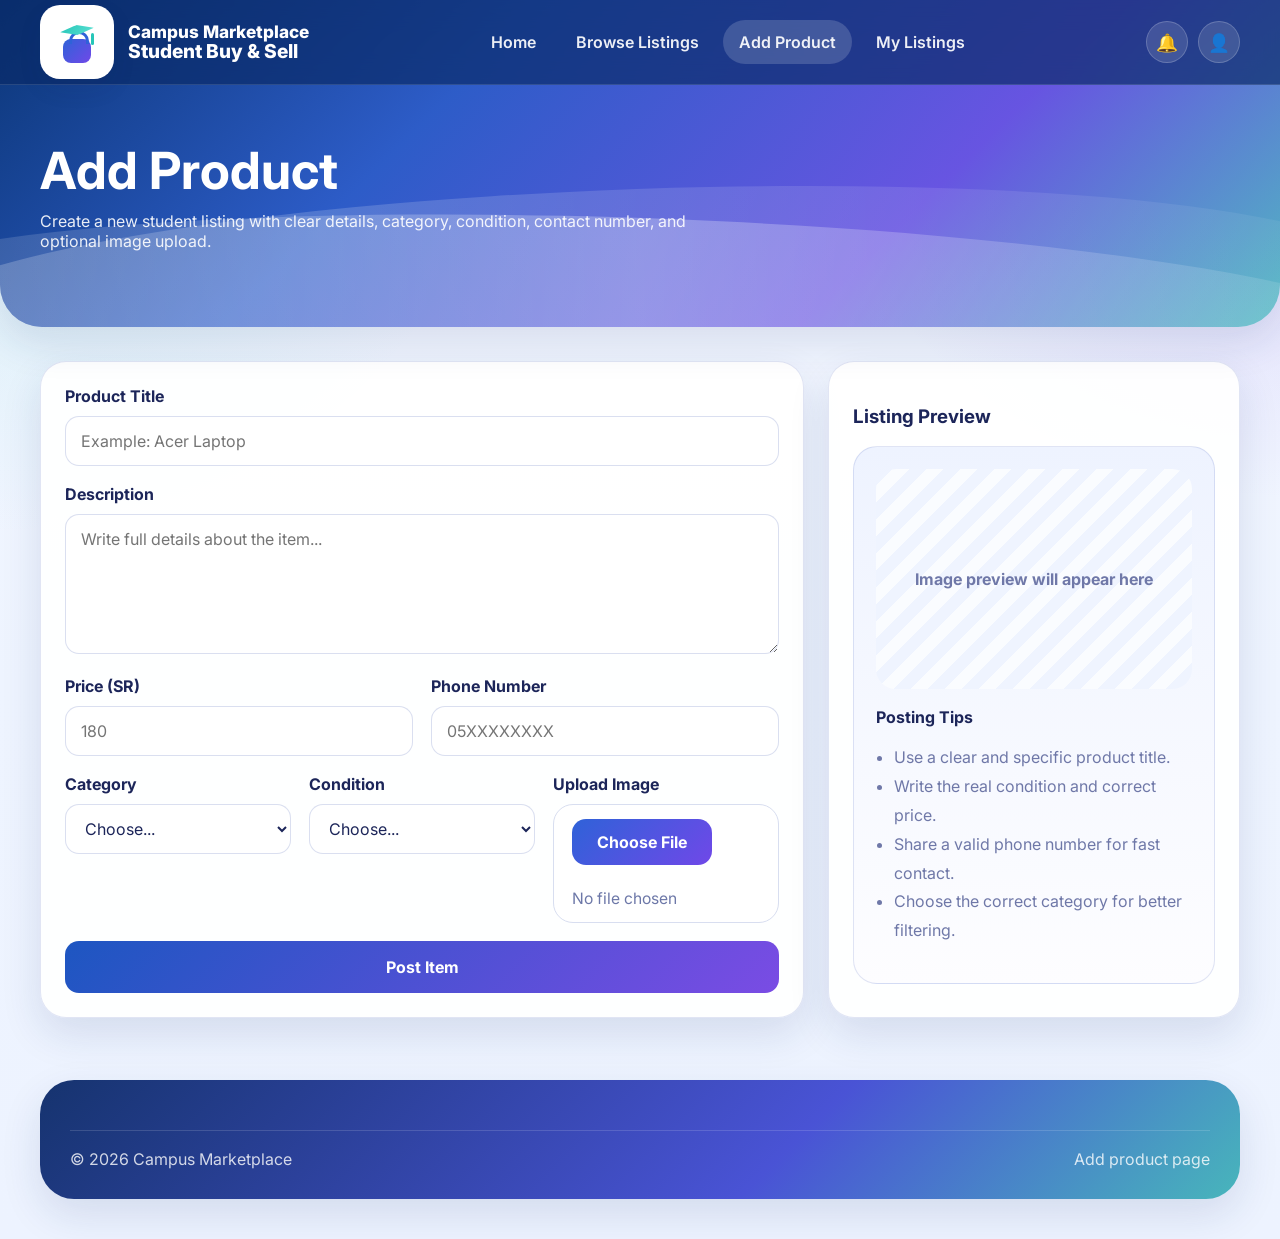
==== add-product.html @ 6bd17512 "Add files via upload" ====
<!DOCTYPE html>
<html lang="en">
<head>
  <meta charset="UTF-8" />
  <meta name="viewport" content="width=device-width, initial-scale=1.0" />
  <title>Campus Marketplace | Add Product</title>
  <link rel="preconnect" href="https://fonts.googleapis.com" />
  <link rel="preconnect" href="https://fonts.gstatic.com" crossorigin />
  <link href="https://fonts.googleapis.com/css2?family=Inter:wght@400;500;600;700;800;900&display=swap" rel="stylesheet" />
  <link rel="stylesheet" href="styles.css" />
</head>
<body>
  <div class="top-shell">
    <header class="site-header">
      <div class="container header-inner">
        <a class="brand" href="index.html">
          <div class="brand-logo-wrap">
            <div class="market-logo">
              <div class="bag-shape"></div>
              <div class="cap-top"></div>
              <div class="cap-line"></div>
            </div>
          </div>
          <div>
            <div class="brand-title">Campus Marketplace</div>
            <div class="brand-subtitle">Student Buy & Sell</div>
          </div>
        </a>

        <nav class="nav-links">
          <a class="nav-link" href="index.html">Home</a>
          <a class="nav-link" href="browse.html">Browse Listings</a>
          <a class="nav-link active" href="add-product.html">Add Product</a>
          <a class="nav-link" href="my-listings.html">My Listings</a>
          <a class="nav-link admin-only" href="admin-panel.html">Admin Panel</a>
        </nav>

        <div class="header-icons">
          <button class="icon-btn" type="button">🔔</button>
          <a class="icon-btn" href="login.html">👤</a>
          <button class="icon-btn mobile-menu-btn" type="button">☰</button>
        </div>
      </div>
    </header>

    <section class="page-intro">
      <div class="container intro-grid">
        <div>
          <h1>Add Product</h1>
          <p>Create a new student listing with clear details, category, condition, contact number, and optional image upload.</p>
        </div>
        <img src="assets/images/student-browse-hero.png" alt="Student hero" class="intro-image" onerror="this.style.display='none'">
      </div>
    </section>
  </div>

  <section class="section">
    <div class="container">
      <div id="successNotice" class="notice">Your product has been posted successfully. Redirecting to product details...</div>

      <div class="form-grid">
        <form id="addProductForm" class="form-shell stack">
          <div>
            <label for="title">Product Title</label>
            <input id="title" name="title" type="text" placeholder="Example: Acer Laptop" required />
          </div>

          <div>
            <label for="description">Description</label>
            <textarea id="description" name="description" placeholder="Write full details about the item..." required></textarea>
          </div>

          <div class="double-grid">
            <div>
              <label for="price">Price (SR)</label>
              <input id="price" name="price" type="number" min="1" placeholder="180" required />
            </div>

            <div>
              <label for="phone">Phone Number</label>
              <input
                id="phone"
                name="phone"
                type="text"
                placeholder="05XXXXXXXX"
                inputmode="numeric"
                maxlength="10"
                pattern="[0-9]{10}"
                required
              />
            </div>
          </div>

          <div class="triple-grid">
            <div>
              <label for="category">Category</label>
              <select id="category" name="category" required>
                <option value="">Choose...</option>
                <option>Books</option>
                <option>Phones</option>
                <option>Laptops</option>
                <option>Audio</option>
                <option>Furniture</option>
                <option>Tablets</option>
              </select>
            </div>

            <div>
              <label for="condition">Condition</label>
              <select id="condition" name="condition" required>
                <option value="">Choose...</option>
                <option>New</option>
                <option>Like New</option>
                <option>Used - Excellent</option>
                <option>Used - Good</option>
              </select>
            </div>

            <div>
              <label for="image">Upload Image</label>
              <div class="custom-file-upload">
                <input id="image" name="image" type="file" accept="image/*" />
                <label for="image" class="file-upload-btn">Choose File</label>
                <span id="file-name">No file chosen</span>
              </div>
            </div>
          </div>

          <button class="btn btn-solid-blue" type="submit">Post Item</button>
        </form>

        <aside class="sidebar-card side-preview">
          <h3>Listing Preview</h3>
          <div class="preview-card stack">
            <div id="previewFallback" class="preview-box">Image preview will appear here</div>
            <img id="previewImage" alt="Preview" style="display:none; width:100%; max-height:240px; object-fit:cover; border-radius:20px;" />

            <div>
              <strong>Posting Tips</strong>
              <ul class="helper-list">
                <li>Use a clear and specific product title.</li>
                <li>Write the real condition and correct price.</li>
                <li>Share a valid phone number for fast contact.</li>
                <li>Choose the correct category for better filtering.</li>
              </ul>
            </div>
          </div>
        </aside>
      </div>
    </div>
  </section>

  <footer class="footer section">
    <div class="container footer-shell">
      <div class="footer-bottom">
        <span>© 2026 Campus Marketplace</span>
        <span>Add product page</span>
      </div>
    </div>
  </footer>

  <script src="script.js"></script>
</body>
</html>
---- styles.css ----
:root {
  --rc-blue: #0c3c88;
  --rc-blue-2: #1d56c1;
  --rc-indigo: #4d4bd4;
  --rc-purple: #7a4ce4;
  --rc-green: #12b886;
  --rc-teal: #27a1c7;
  --bg-soft: #f5f7ff;
  --surface: rgba(255, 255, 255, 0.94);
  --text: #1c2559;
  --muted: #6f78a8;
  --border: rgba(88, 111, 191, 0.18);
  --danger: #e9507a;
  --warning: #ffb400;
  --success: #2bb673;
  --shadow: 0 16px 40px rgba(28, 48, 110, 0.12);
  --radius-xl: 26px;
  --radius-lg: 20px;
  --radius-md: 14px;
  --radius-sm: 10px;
}

* {
  box-sizing: border-box;
}

html {
  scroll-behavior: smooth;
}

body {
  margin: 0;
  font-family: Inter, "Segoe UI", Tahoma, Arial, sans-serif;
  color: var(--text);
  background:
    radial-gradient(circle at top left, rgba(80, 205, 203, 0.22), transparent 30%),
    radial-gradient(circle at top right, rgba(122, 76, 228, 0.25), transparent 28%),
    linear-gradient(180deg, #f4f7ff 0%, #eef4ff 55%, #edf3ff 100%);
  min-height: 100vh;
  opacity: 0;
  transform: translateY(8px);
  transition: opacity 0.55s ease, transform 0.55s ease;
}

body.loaded {
  opacity: 1;
  transform: translateY(0);
}

a {
  color: inherit;
  text-decoration: none;
}

img {
  max-width: 100%;
  display: block;
}

button,
input,
textarea,
select {
  font: inherit;
}

.container {
  width: min(1200px, calc(100% - 32px));
  margin: 0 auto;
}

.section {
  padding: 34px 0;
}

.section-title {
  font-size: clamp(1.9rem, 2.4vw, 2.8rem);
  margin: 0 0 10px;
  letter-spacing: -0.03em;
}

.section-subtitle {
  color: var(--muted);
  margin: 0 0 24px;
}

.small-muted {
  color: var(--muted);
}

.top-shell {
  position: relative;
  overflow: hidden;
  background:
    linear-gradient(135deg, rgba(7, 50, 116, 0.98) 0%, rgba(35, 84, 197, 0.95) 34%, rgba(92, 72, 223, 0.92) 70%, rgba(35, 172, 175, 0.76) 100%);
  border-bottom-left-radius: 42px;
  border-bottom-right-radius: 42px;
  box-shadow: var(--shadow);
}

.top-shell::before,
.top-shell::after {
  content: "";
  position: absolute;
  inset: auto -8% -25% -8%;
  height: 220px;
  background: linear-gradient(90deg, rgba(255,255,255,.22), rgba(255,255,255,.05));
  border-radius: 100% 100% 0 0;
  transform: rotate(-2deg);
}

.top-shell::after {
  inset: auto -12% -31% -12%;
  height: 210px;
  background: linear-gradient(90deg, rgba(255,255,255,.1), rgba(255,255,255,.28), rgba(255,255,255,.08));
  transform: rotate(2deg);
}

.site-header {
  position: sticky;
  top: 0;
  z-index: 50;
  backdrop-filter: blur(14px);
  background: rgba(10, 42, 103, 0.68);
  border-bottom: 1px solid rgba(255,255,255,.12);
}

.header-inner {
  display: flex;
  align-items: center;
  justify-content: space-between;
  gap: 24px;
  min-height: 84px;
}

.brand {
  display: flex;
  align-items: center;
  gap: 14px;
  color: #fff;
}

.brand-logo-wrap {
  width: 74px;
  height: 74px;
  border-radius: 20px;
  background: #ffffff;
  display: flex;
  align-items: center;
  justify-content: center;
  box-shadow: 0 10px 24px rgba(23, 35, 84, 0.08);
  flex-shrink: 0;
}

.market-logo {
  position: relative;
  width: 42px;
  height: 42px;
}

.bag-shape {
  position: absolute;
  bottom: 0;
  left: 7px;
  width: 28px;
  height: 24px;
  background: linear-gradient(135deg, #2f62d8, #7048e8);
  border-radius: 8px;
}

.bag-shape::before {
  content: "";
  position: absolute;
  top: -8px;
  left: 6px;
  width: 14px;
  height: 10px;
  border: 3px solid #2f62d8;
  border-bottom: none;
  border-radius: 16px 16px 0 0;
}

.cap-top {
  position: absolute;
  top: 4px;
  left: 4px;
  width: 34px;
  height: 10px;
  background: linear-gradient(135deg, #26c6b8, #5be0d3);
  transform: rotate(-8deg);
  clip-path: polygon(50% 0%, 100% 50%, 50% 100%, 0% 50%);
}

.cap-line {
  position: absolute;
  top: 12px;
  right: 4px;
  width: 3px;
  height: 12px;
  background: #26c6b8;
  border-radius: 4px;
}

.brand-title {
  font-size: 1.08rem;
  font-weight: 800;
  line-height: 1.1;
}

.brand-subtitle {
  font-size: 1.2rem;
  font-weight: 800;
  line-height: 1.1;
}

.nav-links {
  display: flex;
  align-items: center;
  gap: 8px;
  flex-wrap: wrap;
}

.nav-link {
  color: rgba(255,255,255,.92);
  padding: 12px 16px;
  border-radius: 999px;
  font-weight: 600;
  transition: .25s ease;
}

.nav-link:hover,
.nav-link.active {
  background: rgba(255,255,255,.16);
}

.header-icons {
  display: flex;
  align-items: center;
  gap: 10px;
}

.icon-btn {
  width: 42px;
  height: 42px;
  border-radius: 50%;
  border: 1px solid rgba(255,255,255,.2);
  background: rgba(255,255,255,.13);
  color: #fff;
  display: grid;
  place-items: center;
  font-size: 1.1rem;
  cursor: pointer;
}

.mobile-menu-btn {
  display: none;
}

.hero {
  position: relative;
  padding: 54px 0 72px;
  color: #fff;
}

.hero-grid {
  display: grid;
  grid-template-columns: 1.1fr 0.9fr;
  align-items: center;
  gap: 42px;
}

.hero h1 {
  font-size: clamp(2.6rem, 4.8vw, 4.8rem);
  line-height: 1.02;
  margin: 0 0 16px;
  letter-spacing: -0.04em;
}

.hero p {
  font-size: 1.16rem;
  max-width: 620px;
  color: rgba(255,255,255,.92);
}

.hero-actions {
  display: flex;
  gap: 14px;
  flex-wrap: wrap;
  margin-top: 26px;
}

.btn {
  display: inline-flex;
  align-items: center;
  justify-content: center;
  gap: 10px;
  min-height: 52px;
  padding: 0 24px;
  border-radius: 14px;
  border: 0;
  font-weight: 700;
  cursor: pointer;
  transition: transform .22s ease, box-shadow .22s ease, background .22s ease;
  text-decoration: none;
}

.btn:hover {
  transform: translateY(-2px);
}

.btn-primary {
  background: linear-gradient(135deg, var(--rc-green), #33c78c);
  color: #fff;
  box-shadow: 0 14px 30px rgba(18,184,134,.25);
}

.btn-secondary {
  background: rgba(255,255,255,.12);
  color: #fff;
  border: 1px solid rgba(255,255,255,.24);
}

.btn-solid-blue {
  background: linear-gradient(135deg, var(--rc-blue-2), var(--rc-purple));
  color: #fff;
}

.btn-light {
  background: #fff;
  color: var(--rc-blue);
}

.btn-detail-back {
  background: #eef3ff;
  color: var(--rc-blue);
}

.hero-card {
  background: linear-gradient(180deg, rgba(255,255,255,.16), rgba(255,255,255,.07));
  border: 1px solid rgba(255,255,255,.16);
  border-radius: 30px;
  padding: 24px;
  min-height: 420px;
  position: relative;
  overflow: hidden;
}

.hero-badge {
  position: absolute;
  top: 22px;
  right: 22px;
  background: rgba(255,255,255,.16);
  border: 1px solid rgba(255,255,255,.2);
  color: #fff;
  padding: 10px 14px;
  border-radius: 999px;
  font-weight: 700;
}

.hero-image-wrap {
  height: 100%;
  display: grid;
  place-items: center;
  padding-top: 36px;
}

.hero-image-wrap img {
  max-width: 430px;
  width: 100%;
  height: auto;
}

.page-intro {
  color: #fff;
  padding: 54px 0 76px;
}

.page-intro h1 {
  margin: 0 0 10px;
  font-size: clamp(2.2rem, 4vw, 4rem);
}

.page-intro p {
  margin: 0;
  max-width: 700px;
  color: rgba(255,255,255,.9);
}

.intro-grid {
  display: grid;
  grid-template-columns: 1fr auto;
  gap: 20px;
  align-items: center;
}

.intro-image {
  width: 220px;
  max-width: 100%;
}

.feature-strip {
  margin-top: -22px;
  position: relative;
  z-index: 2;
}

.features-section {
  display: flex;
  justify-content: center;
  gap: 24px;
  flex-wrap: wrap;
}

.feature-card-button {
  color: inherit;
  display: block;
}

.feature-card,
.card,
.panel,
.stat-card,
.form-shell,
.sidebar-card {
  background: var(--surface);
  border: 1px solid var(--border);
  box-shadow: var(--shadow);
  border-radius: var(--radius-xl);
}

.feature-card {
  width: 350px;
  min-height: 170px;
  padding: 24px;
  display: flex;
  align-items: center;
  gap: 16px;
  transition: .25s ease;
}

.feature-card:hover,
.product-card:hover {
  transform: translateY(-6px);
}

.feature-icon {
  width: 74px;
  height: 74px;
  flex: 0 0 auto;
  border-radius: 22px;
  display: grid;
  place-items: center;
  color: #fff;
  font-size: 1.8rem;
  background: linear-gradient(135deg, var(--rc-blue-2), var(--rc-purple));
}

.feature-card h3 {
  margin: 0 0 5px;
  font-size: 1.22rem;
}

.feature-card p {
  margin: 0;
  color: var(--muted);
}

.grid-products {
  display: grid;
  grid-template-columns: repeat(4, minmax(0, 1fr));
  gap: 22px;
  align-items: stretch;
}

.card {
  overflow: hidden;
}

.product-card {
  transition: transform .22s ease, box-shadow .22s ease;
}

.product-card:hover {
  transform: translateY(-6px);
  box-shadow: 0 20px 44px rgba(29, 47, 109, 0.17);
}

.product-thumb {
  height: 220px;
  background: linear-gradient(180deg, #fdfdff, #edf3ff);
  display: flex;
  align-items: center;
  justify-content: center;
  position: relative;
  overflow: hidden;
}

.product-thumb::after {
  content: "";
  position: absolute;
  inset: auto -10% -40px -10%;
  height: 90px;
  background: linear-gradient(90deg, rgba(77,75,212,.10), rgba(39,161,199,.14));
  border-radius: 100% 100% 0 0;
}

.thumb-wrap {
  width: 100%;
  height: 100%;
  display: flex;
  align-items: center;
  justify-content: center;
  position: relative;
  z-index: 2;
  padding: 16px;
}

.thumb-wrap img {
  width: 72%;
  height: 72%;
  object-fit: cover;
  border-radius: 20px;
  display: block;
}

.badge {
  position: absolute;
  top: 14px;
  left: 14px;
  padding: 8px 12px;
  border-radius: 999px;
  font-size: .82rem;
  font-weight: 800;
  color: #fff;
  z-index: 3;
  text-transform: uppercase;
}

.badge.sold {
  background: linear-gradient(135deg, #ff668a, #df3d71);
}

.badge.available {
  background: linear-gradient(135deg, #23bf90, #1ca777);
}

.badge.reported {
  background: linear-gradient(135deg, #ff9f1c, #ef6c00);
}

.product-content {
  padding: 18px 18px 20px;
}

.product-name {
  font-size: 1.3rem;
  margin: 0 0 8px;
  line-height: 1.25;
  color: var(--rc-blue);
  font-weight: 800;
}

.product-meta,
.meta {
  color: var(--muted);
  font-size: .96rem;
  line-height: 1.45;
}

.price-row {
  display: flex;
  align-items: center;
  justify-content: space-between;
  gap: 12px;
  margin: 12px 0 16px;
}

.price {
  font-size: 1.48rem;
  font-weight: 800;
  color: var(--rc-blue);
}

.card-actions {
  display: flex;
  gap: 10px;
}

.small-btn {
  flex: 1;
  min-height: 44px;
  border-radius: 12px;
  font-weight: 700;
  border: 0;
  cursor: pointer;
  display: inline-flex;
  align-items: center;
  justify-content: center;
  text-decoration: none;
}

.small-btn.primary {
  background: linear-gradient(135deg, var(--rc-blue-2), var(--rc-purple));
  color: #fff;
}

.small-btn.ghost {
  background: #eef3ff;
  color: var(--rc-blue);
}

.small-btn.success {
  background: linear-gradient(135deg, var(--rc-green), #2bbac6);
  color: #fff;
}

.small-btn.warning {
  background: linear-gradient(135deg, #ffbe38, #ff8b19);
  color: #fff;
}

.small-btn.danger {
  background: linear-gradient(135deg, #ef5c79, #d03b64);
  color: #fff;
}

.search-filter-bar {
  display: grid;
  grid-template-columns: 1.5fr 1fr 1fr 1fr;
  gap: 16px;
  padding: 22px;
}

.search-field,
select,
textarea,
input {
  width: 100%;
  min-height: 50px;
  border-radius: 14px;
  border: 1px solid rgba(87, 109, 186, 0.22);
  background: #fff;
  color: var(--text);
  padding: 0 15px;
  outline: none;
  transition: border-color .2s ease, box-shadow .2s ease;
}

textarea {
  min-height: 140px;
  padding: 14px 15px;
  resize: vertical;
}

input:focus,
textarea:focus,
select:focus {
  border-color: rgba(75, 90, 224, 0.48);
  box-shadow: 0 0 0 4px rgba(90, 88, 220, 0.10);
}

label {
  display: block;
  font-weight: 700;
  margin-bottom: 10px;
}

.form-grid {
  display: grid;
  grid-template-columns: 1.3fr 0.7fr;
  gap: 24px;
}

.form-shell,
.admin-card,
.messages-card,
.product-gallery,
.product-detail-card,
.mini-chat,
.stat-card {
  padding: 24px;
}

.stack {
  display: grid;
  gap: 18px;
}

.double-grid {
  display: grid;
  grid-template-columns: repeat(2, 1fr);
  gap: 18px;
}

.triple-grid {
  display: grid;
  grid-template-columns: repeat(3, 1fr);
  gap: 18px;
}

.side-preview {
  padding: 24px;
}

.preview-card {
  border-radius: 24px;
  background: linear-gradient(180deg, #eef3ff, #fdfdff);
  padding: 22px;
  border: 1px solid var(--border);
}

.preview-box {
  min-height: 220px;
  border-radius: 20px;
  background: repeating-linear-gradient(135deg, #eff4ff, #eff4ff 12px, #fafcff 12px, #fafcff 24px);
  display: flex;
  align-items: center;
  justify-content: center;
  color: var(--muted);
  font-weight: 700;
  overflow: hidden;
  text-align: center;
  padding: 16px;
}

.helper-list {
  padding-left: 18px;
  color: var(--muted);
  line-height: 1.8;
}

.custom-file-upload {
  display: flex;
  align-items: center;
  gap: 14px;
  width: 100%;
  min-height: 68px;
  border: 1px solid #d8def0;
  border-radius: 20px;
  padding: 14px 18px;
  background: #fff;
  flex-wrap: wrap;
}

.custom-file-upload input[type="file"] {
  display: none;
}

.file-upload-btn {
  display: inline-flex;
  align-items: center;
  justify-content: center;
  min-width: 140px;
  height: 46px;
  padding: 0 18px;
  border-radius: 14px;
  background: linear-gradient(135deg, #2f62d8, #7048e8);
  color: #fff;
  font-weight: 700;
  cursor: pointer;
  white-space: nowrap;
}

#file-name {
  color: #6d78a8;
  font-size: 0.98rem;
  word-break: break-word;
}

.notice {
  display: none;
  margin-bottom: 20px;
  background: #dff5e8;
  color: #1b8a5f;
  padding: 16px 18px;
  border-radius: 16px;
  border: 1px solid #bfe8d3;
  font-weight: 700;
}

.notice.show {
  display: block;
}

.two-col {
  display: grid;
  grid-template-columns: 1.05fr 0.95fr;
  gap: 26px;
}

.detail-image {
  min-height: 420px;
  border-radius: 28px;
  background: linear-gradient(180deg, #fdfdff, #ecf3ff);
  display: grid;
  place-items: center;
  overflow: hidden;
}

.detail-image img {
  width: 100%;
  max-width: 420px;
  object-fit: cover;
  border-radius: 24px;
}

.details-top {
  display: flex;
  justify-content: space-between;
  align-items: flex-start;
  gap: 16px;
  flex-wrap: wrap;
}

.detail-subtitle {
  font-size: 2rem;
  margin-bottom: 6px;
}

.detail-description {
  margin-bottom: 22px;
}

.info-row {
  display: flex;
  gap: 16px;
  flex-wrap: wrap;
  margin: 16px 0 22px;
}

.info-chip {
  padding: 12px 16px;
  background: #f3f6ff;
  border-radius: 999px;
  font-weight: 700;
  color: #3851a5;
}

.status-pill {
  display: inline-flex;
  padding: 8px 14px;
  border-radius: 999px;
  font-size: 0.88rem;
  font-weight: 800;
  text-transform: capitalize;
}

.status-pill.available,
.status-pill.normal {
  background: rgba(43,182,115,.12);
  color: var(--success);
}

.status-pill.sold {
  background: rgba(233,80,122,.12);
  color: var(--danger);
}

.status-pill.reported {
  background: rgba(255,159,28,.12);
  color: #ff8b19;
}

.seller-card {
  display: flex;
  align-items: center;
  gap: 14px;
  padding: 16px;
  border-radius: 18px;
  background: #fff;
  border: 1px solid var(--border);
}

.avatar {
  width: 58px;
  height: 58px;
  border-radius: 50%;
  display: grid;
  place-items: center;
  font-weight: 800;
  color: #fff;
  background: linear-gradient(135deg, var(--rc-blue-2), var(--rc-purple));
}

.detail-actions {
  margin-top: 18px;
  display: flex;
  gap: 12px;
  flex-wrap: wrap;
}

.mini-chat {
  padding: 24px;
}

.chat-list {
  display: grid;
  gap: 14px;
  max-height: 320px;
  overflow: auto;
  margin-bottom: 16px;
}

.chat-bubble,
.chat-item {
  display: flex;
  gap: 12px;
  align-items: flex-start;
  padding: 12px;
  border-radius: 16px;
  background: #f8faff;
  border: 1px solid var(--border);
}

.chat-meta {
  color: var(--muted);
  font-size: .86rem;
}

.chat-form {
  display: grid;
  gap: 12px;
}

.related-grid {
  grid-template-columns: 1fr;
}

.toolbar-row {
  display: flex;
  justify-content: space-between;
  align-items: center;
  gap: 14px;
  flex-wrap: wrap;
  margin-bottom: 18px;
}

.listing-tabs {
  display: inline-flex;
  gap: 8px;
  padding: 8px;
  background: rgba(93, 110, 207, .08);
  border-radius: 16px;
}

.listing-tab,
.tab-btn {
  min-width: 120px;
  min-height: 46px;
  border: 0;
  border-radius: 12px;
  background: transparent;
  color: var(--rc-blue);
  font-weight: 800;
  cursor: pointer;
}

.listing-tab.active,
.tab-btn.active {
  background: linear-gradient(135deg, var(--rc-blue-2), var(--rc-purple));
  color: #fff;
}

.table-shell {
  overflow: auto;
}

.listing-table {
  width: 100%;
  border-collapse: collapse;
  min-width: 880px;
}

.listing-table th,
.listing-table td {
  padding: 16px;
  text-align: left;
  border-bottom: 1px solid rgba(84, 106, 185, .16);
}

.listing-table th {
  color: var(--muted);
  font-size: .95rem;
}

.listing-product-cell,
.mini-product {
  display: flex;
  align-items: center;
  gap: 14px;
}

.listing-product-thumb,
.thumb-sm {
  width: 84px;
  height: 84px;
  border-radius: 18px;
  background: linear-gradient(180deg, #fdfdff, #edf4ff);
  display: grid;
  place-items: center;
  overflow: hidden;
}

.listing-product-thumb img,
.thumb-sm img {
  width: 100%;
  height: 100%;
  object-fit: cover;
}

.listing-product-info h3 {
  margin: 0 0 6px;
  font-size: 1rem;
}

.listing-product-info p {
  margin: 0;
  color: var(--muted);
}

.listing-price {
  font-weight: 800;
  color: var(--rc-blue);
}

.listing-date {
  color: var(--muted);
}

.listing-actions,
.action-group {
  display: flex;
  gap: 8px;
}

.action-btn,
.icon-square {
  width: 42px;
  height: 42px;
  border-radius: 12px;
  border: 0;
  color: #fff;
  cursor: pointer;
  display: grid;
  place-items: center;
}

.action-btn.view,
.icon-square.view {
  background: linear-gradient(135deg, var(--rc-blue-2), var(--rc-purple));
}

.action-btn.sold,
.icon-square.edit {
  background: linear-gradient(135deg, var(--rc-green), var(--rc-teal));
}

.action-btn.delete,
.icon-square.delete {
  background: linear-gradient(135deg, #ef5b77, #d33c65);
}

.action-btn:disabled {
  opacity: 0.55;
  cursor: not-allowed;
}

.empty-state {
  padding: 32px;
  border-radius: 24px;
  background: linear-gradient(180deg, #fbfdff, #eef3ff);
  text-align: center;
  border: 1px solid var(--border);
}

.dashboard-grid {
  display: grid;
  grid-template-columns: 1.2fr .8fr;
  gap: 24px;
}

.stats-grid {
  display: grid;
  grid-template-columns: repeat(4, 1fr);
  gap: 18px;
}

.stat-card {
  padding: 20px;
}

.stat-card h3 {
  margin: 0 0 6px;
  font-size: 1rem;
  color: var(--muted);
}

.stat-value {
  font-size: 2rem;
  font-weight: 900;
  color: var(--rc-blue);
}

.admin-card,
.messages-card {
  padding: 22px;
}

.admin-list,
.recent-messages {
  display: grid;
  gap: 14px;
}

.admin-item,
.message-item {
  display: grid;
  grid-template-columns: auto 1fr auto;
  gap: 14px;
  align-items: center;
  padding: 14px;
  border: 1px solid var(--border);
  border-radius: 18px;
  background: #fff;
}

.message-item .avatar {
  width: 50px;
  height: 50px;
  font-size: .95rem;
}

.admin-toolbar {
  display: flex;
  align-items: center;
  justify-content: space-between;
  gap: 12px;
  flex-wrap: wrap;
  margin-bottom: 18px;
}

.report-modal {
  position: fixed;
  inset: 0;
  background: rgba(10, 20, 50, 0.5);
  display: flex;
  align-items: center;
  justify-content: center;
  padding: 20px;
  z-index: 200;
}

.report-modal.hidden {
  display: none;
}

.report-box {
  width: min(460px, 100%);
  background: #fff;
  border-radius: 24px;
  padding: 24px;
  box-shadow: var(--shadow);
}

.report-actions {
  margin-top: 16px;
  display: flex;
  gap: 10px;
  justify-content: flex-end;
  flex-wrap: wrap;
}

.report-actions button {
  min-height: 44px;
  padding: 0 18px;
  border: 0;
  border-radius: 12px;
  cursor: pointer;
  font-weight: 700;
}

#submitReportBtn {
  background: linear-gradient(135deg, #ff9f1c, #ef6c00);
  color: #fff;
}

#closeReportBtn {
  background: #eef3ff;
  color: var(--rc-blue);
}

.login-grid {
  display: grid;
  grid-template-columns: 1fr 1fr;
  gap: 28px;
}

.login-art {
  min-height: 520px;
  border-radius: 28px;
  padding: 30px;
  color: #fff;
  background: linear-gradient(135deg, #3257d8, #684de7);
  display: flex;
  align-items: flex-start;
  overflow: hidden;
}

.login-card {
  padding: 30px;
}

.role-switch {
  display: grid;
  grid-template-columns: 1fr 1fr;
  gap: 12px;
  margin: 20px 0;
}

.role-switch button {
  min-height: 58px;
  border: 0;
  border-radius: 18px;
  font-weight: 800;
  cursor: pointer;
  background: #eef3ff;
  color: var(--rc-blue);
}

.role-switch button.active {
  background: linear-gradient(135deg, var(--rc-blue-2), var(--rc-purple));
  color: #fff;
}

.cta-band {
  padding: 40px;
  border-radius: 32px;
  background: linear-gradient(135deg, #182b60, #0d4a95 60%, #3a4fde 100%);
  color: #fff;
  display: grid;
  grid-template-columns: 1fr auto;
  gap: 20px;
  align-items: center;
  box-shadow: var(--shadow);
}

.cta-title {
  color: #fff;
  margin-bottom: 8px;
}

.cta-text {
  margin: 0;
  color: rgba(255,255,255,.9);
}

.cta-actions {
  display: flex;
  gap: 12px;
  flex-wrap: wrap;
}

.footer {
  padding: 28px 0 40px;
  color: #ffffff;
}

.footer-shell {
  background: linear-gradient(135deg, rgba(10,41,103,.95), rgba(61,71,210,.93) 62%, rgba(35,168,172,.82));
  border-radius: 34px;
  padding: 30px;
  box-shadow: var(--shadow);
}

.footer-grid {
  display: grid;
  grid-template-columns: 1.2fr .8fr .8fr .8fr;
  gap: 20px;
}

.footer h3,
.footer h4 {
  margin-top: 0;
}

.footer p,
.footer a {
  color: rgba(255,255,255,.88);
}

.footer-list {
  display: grid;
  gap: 8px;
}

.footer-bottom {
  display: flex;
  justify-content: space-between;
  gap: 16px;
  border-top: 1px solid rgba(255,255,255,.14);
  margin-top: 20px;
  padding-top: 18px;
  color: rgba(255,255,255,.8);
  flex-wrap: wrap;
}

.admin-only.hidden-role {
  display: none !important;
}

@media (max-width: 1100px) {
  .grid-products {
    grid-template-columns: repeat(2, minmax(0, 1fr));
  }

  .hero-grid,
  .two-col,
  .dashboard-grid,
  .login-grid,
  .form-grid {
    grid-template-columns: 1fr;
  }

  .stats-grid {
    grid-template-columns: repeat(2, 1fr);
  }

  .footer-grid {
    grid-template-columns: 1fr 1fr;
  }

  .cta-band {
    grid-template-columns: 1fr;
  }
}

@media (max-width: 760px) {
  .container {
    width: min(100%, calc(100% - 20px));
  }

  .grid-products {
    grid-template-columns: 1fr;
  }

  .search-filter-bar,
  .triple-grid,
  .double-grid {
    grid-template-columns: 1fr;
  }

  .footer-grid,
  .stats-grid {
    grid-template-columns: 1fr;
  }

  .nav-links {
    display: none;
    width: 100%;
    flex-direction: column;
    align-items: stretch;
    gap: 10px;
    padding-bottom: 12px;
  }

  .nav-links.open {
    display: flex;
  }

  .header-inner {
    flex-wrap: wrap;
  }

  .mobile-menu-btn {
    display: grid;
  }

  .feature-card {
    width: 100%;
  }

  .hero-card {
    min-height: 300px;
  }

  .product-thumb {
    height: 240px;
  }

  .thumb-wrap img {
    width: 78%;
    height: 78%;
  }
}
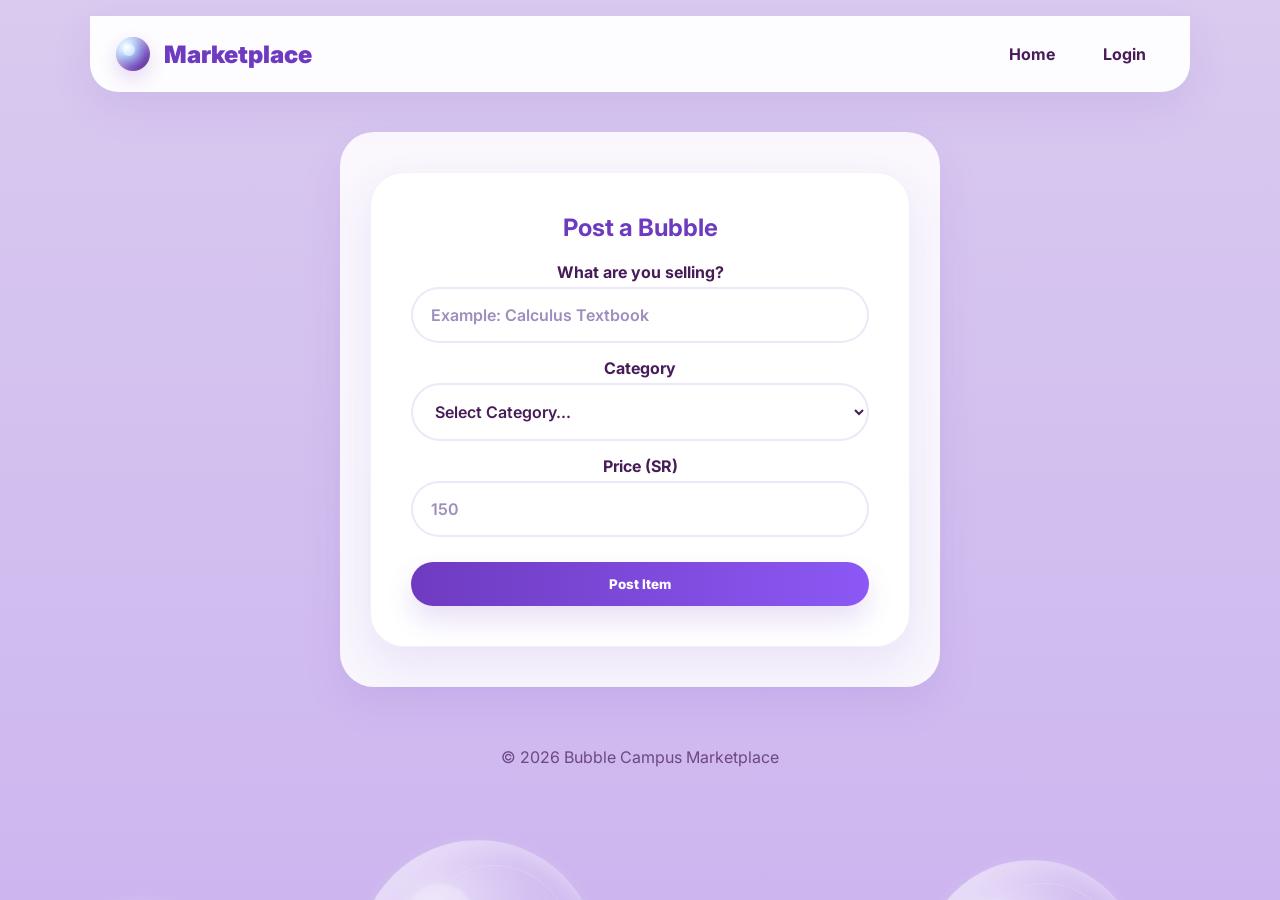
==== commit 82b64a25: "first commit" ====
--- a/add-product.html
+++ b/add-product.html
@@ -1,163 +1,54 @@
 <!DOCTYPE html>
 <html lang="en">
 <head>
-  <meta charset="UTF-8" />
-  <meta name="viewport" content="width=device-width, initial-scale=1.0" />
-  <title>Campus Marketplace | Add Product</title>
-  <link rel="preconnect" href="https://fonts.googleapis.com" />
-  <link rel="preconnect" href="https://fonts.gstatic.com" crossorigin />
-  <link href="https://fonts.googleapis.com/css2?family=Inter:wght@400;500;600;700;800;900&display=swap" rel="stylesheet" />
-  <link rel="stylesheet" href="styles.css" />
+  <meta charset="UTF-8">
+  <title>Sell Item | Bubble Market</title>
+  <link href="https://fonts.googleapis.com/css2?family=Inter:wght@400;600;700;900&display=swap" rel="stylesheet">
+  <link rel="stylesheet" href="styles.css">
 </head>
 <body>
-  <div class="top-shell">
-    <header class="site-header">
-      <div class="container header-inner">
-        <a class="brand" href="index.html">
-          <div class="brand-logo-wrap">
-            <div class="market-logo">
-              <div class="bag-shape"></div>
-              <div class="cap-top"></div>
-              <div class="cap-line"></div>
-            </div>
-          </div>
-          <div>
-            <div class="brand-title">Campus Marketplace</div>
-            <div class="brand-subtitle">Student Buy & Sell</div>
-          </div>
-        </a>
 
-        <nav class="nav-links">
-          <a class="nav-link" href="index.html">Home</a>
-          <a class="nav-link" href="browse.html">Browse Listings</a>
-          <a class="nav-link active" href="add-product.html">Add Product</a>
-          <a class="nav-link" href="my-listings.html">My Listings</a>
-          <a class="nav-link admin-only" href="admin-panel.html">Admin Panel</a>
-        </nav>
+  <header class="site-header container">
+    <a href="index.html" class="brand"><span class="brand-bubble"></span><span>Marketplace</span></a>
+    <nav class="nav-links">
+      <a href="index.html" class="nav-link" id="nav-index">Home</a>
+      <a href="add-product.html" class="nav-link logged-in-only" id="nav-add">Sell Item</a>
+      <a href="my-listings.html" class="nav-link logged-in-only" id="nav-mine">My Listings</a>
+      <a href="admin-panel.html" class="nav-link admin-only" id="nav-admin">Admin</a>
+      <a href="login.html" class="nav-link guest-only" id="nav-login">Login</a>
+      <a href="#" id="logoutBtn" class="nav-link logged-in-only">Logout</a>
+    </nav>
+  </header>
 
-        <div class="header-icons">
-          <button class="icon-btn" type="button">🔔</button>
-          <a class="icon-btn" href="login.html">👤</a>
-          <button class="icon-btn mobile-menu-btn" type="button">☰</button>
+  <main class="container" style="max-width: 600px; margin-top: 40px;">
+    <div class="card" style="padding: 40px;">
+      <h2 style="color: var(--bubble-blue); text-align: center; margin-top: 0;">Post a Bubble</h2>
+      
+      <form id="addForm" style="display: grid; gap: 15px;">
+        <div>
+          <label style="font-weight: 700; margin-bottom: 5px; display: block;">What are you selling?</label>
+          <input type="text" id="addTitle" class="bubble-input" placeholder="Example: Calculus Textbook" required>
         </div>
-      </div>
-    </header>
+        <div>
+          <label style="font-weight: 700; margin-bottom: 5px; display: block;">Category</label>
+          <select id="addCategory" class="bubble-input" required>
+            <option value="">Select Category...</option>
+            <option value="Books">Books</option>
+            <option value="Tablets">Tablets</option>
+            <option value="Audio">Audio</option>
+            <option value="Furniture">Furniture</option>
+          </select>
+        </div>
+        <div>
+          <label style="font-weight: 700; margin-bottom: 5px; display: block;">Price (SR)</label>
+          <input type="number" id="addPrice" class="bubble-input" placeholder="150" required>
+        </div>
+        <button type="submit" class="btn" style="margin-top: 10px; width: 100%;">Post Item</button>
+      </form>
+    </div>
+  </main>
 
-    <section class="page-intro">
-      <div class="container intro-grid">
-        <div>
-          <h1>Add Product</h1>
-          <p>Create a new student listing with clear details, category, condition, contact number, and optional image upload.</p>
-        </div>
-        <img src="assets/images/student-browse-hero.png" alt="Student hero" class="intro-image" onerror="this.style.display='none'">
-      </div>
-    </section>
-  </div>
-
-  <section class="section">
-    <div class="container">
-      <div id="successNotice" class="notice">Your product has been posted successfully. Redirecting to product details...</div>
-
-      <div class="form-grid">
-        <form id="addProductForm" class="form-shell stack">
-          <div>
-            <label for="title">Product Title</label>
-            <input id="title" name="title" type="text" placeholder="Example: Acer Laptop" required />
-          </div>
-
-          <div>
-            <label for="description">Description</label>
-            <textarea id="description" name="description" placeholder="Write full details about the item..." required></textarea>
-          </div>
-
-          <div class="double-grid">
-            <div>
-              <label for="price">Price (SR)</label>
-              <input id="price" name="price" type="number" min="1" placeholder="180" required />
-            </div>
-
-            <div>
-              <label for="phone">Phone Number</label>
-              <input
-                id="phone"
-                name="phone"
-                type="text"
-                placeholder="05XXXXXXXX"
-                inputmode="numeric"
-                maxlength="10"
-                pattern="[0-9]{10}"
-                required
-              />
-            </div>
-          </div>
-
-          <div class="triple-grid">
-            <div>
-              <label for="category">Category</label>
-              <select id="category" name="category" required>
-                <option value="">Choose...</option>
-                <option>Books</option>
-                <option>Phones</option>
-                <option>Laptops</option>
-                <option>Audio</option>
-                <option>Furniture</option>
-                <option>Tablets</option>
-              </select>
-            </div>
-
-            <div>
-              <label for="condition">Condition</label>
-              <select id="condition" name="condition" required>
-                <option value="">Choose...</option>
-                <option>New</option>
-                <option>Like New</option>
-                <option>Used - Excellent</option>
-                <option>Used - Good</option>
-              </select>
-            </div>
-
-            <div>
-              <label for="image">Upload Image</label>
-              <div class="custom-file-upload">
-                <input id="image" name="image" type="file" accept="image/*" />
-                <label for="image" class="file-upload-btn">Choose File</label>
-                <span id="file-name">No file chosen</span>
-              </div>
-            </div>
-          </div>
-
-          <button class="btn btn-solid-blue" type="submit">Post Item</button>
-        </form>
-
-        <aside class="sidebar-card side-preview">
-          <h3>Listing Preview</h3>
-          <div class="preview-card stack">
-            <div id="previewFallback" class="preview-box">Image preview will appear here</div>
-            <img id="previewImage" alt="Preview" style="display:none; width:100%; max-height:240px; object-fit:cover; border-radius:20px;" />
-
-            <div>
-              <strong>Posting Tips</strong>
-              <ul class="helper-list">
-                <li>Use a clear and specific product title.</li>
-                <li>Write the real condition and correct price.</li>
-                <li>Share a valid phone number for fast contact.</li>
-                <li>Choose the correct category for better filtering.</li>
-              </ul>
-            </div>
-          </div>
-        </aside>
-      </div>
-    </div>
-  </section>
-
-  <footer class="footer section">
-    <div class="container footer-shell">
-      <div class="footer-bottom">
-        <span>© 2026 Campus Marketplace</span>
-        <span>Add product page</span>
-      </div>
-    </div>
-  </footer>
+  <footer class="footer"><p>© 2026 Bubble Campus Marketplace</p></footer>
 
   <script src="script.js"></script>
 </body>
--- a/styles.css
+++ b/styles.css
@@ -1,1394 +1,303 @@
+
 :root {
-  --rc-blue: #0c3c88;
-  --rc-blue-2: #1d56c1;
-  --rc-indigo: #4d4bd4;
-  --rc-purple: #7a4ce4;
-  --rc-green: #12b886;
-  --rc-teal: #27a1c7;
-  --bg-soft: #f5f7ff;
-  --surface: rgba(255, 255, 255, 0.94);
-  --text: #1c2559;
-  --muted: #6f78a8;
-  --border: rgba(88, 111, 191, 0.18);
-  --danger: #e9507a;
-  --warning: #ffb400;
-  --success: #2bb673;
-  --shadow: 0 16px 40px rgba(28, 48, 110, 0.12);
-  --radius-xl: 26px;
-  --radius-lg: 20px;
-  --radius-md: 14px;
-  --radius-sm: 10px;
-}
-
-* {
-  box-sizing: border-box;
-}
-
-html {
-  scroll-behavior: smooth;
-}
-
+  --bubble-blue: #6e3bc0;
+  --bubble-light: #f3ebff;
+  --bubble-pink: #e76b88;
+  --navy: #481c59;
+  --white: #ffffff;
+  --muted: #7e6f9f;
+  --bg-1: #ccb8e9;
+  --bg-2: #c6adf0;
+  --shadow: 0 16px 40px rgba(110, 59, 192, 0.10);
+  --radius: 36px;
+}
+
+* { box-sizing: border-box; font-family: 'Inter', sans-serif; }
+html, body { min-height: 100%; }
 body {
   margin: 0;
-  font-family: Inter, "Segoe UI", Tahoma, Arial, sans-serif;
-  color: var(--text);
+  color: var(--navy);
+  background: linear-gradient(180deg, #d9caef 0%, #cdb6ef 100%);
+  position: relative;
+  overflow-x: hidden;
+}
+a { text-decoration: none; color: inherit; }
+.container { max-width: 1100px; margin: 0 auto; padding: 0 20px; position: relative; z-index: 2; }
+
+.bubble-layer {
+  position: fixed;
+  inset: 0;
+  pointer-events: none;
+  overflow: hidden;
+  z-index: 0;
+}
+
+.bubble {
+  position: absolute;
+  bottom: -180px;
+  border-radius: 50%;
   background:
-    radial-gradient(circle at top left, rgba(80, 205, 203, 0.22), transparent 30%),
-    radial-gradient(circle at top right, rgba(122, 76, 228, 0.25), transparent 28%),
-    linear-gradient(180deg, #f4f7ff 0%, #eef4ff 55%, #edf3ff 100%);
-  min-height: 100vh;
-  opacity: 0;
-  transform: translateY(8px);
-  transition: opacity 0.55s ease, transform 0.55s ease;
-}
-
-body.loaded {
-  opacity: 1;
-  transform: translateY(0);
-}
-
-a {
-  color: inherit;
-  text-decoration: none;
-}
-
-img {
-  max-width: 100%;
-  display: block;
-}
-
-button,
-input,
-textarea,
-select {
-  font: inherit;
-}
-
-.container {
-  width: min(1200px, calc(100% - 32px));
-  margin: 0 auto;
-}
-
-.section {
-  padding: 34px 0;
-}
-
-.section-title {
-  font-size: clamp(1.9rem, 2.4vw, 2.8rem);
-  margin: 0 0 10px;
-  letter-spacing: -0.03em;
-}
-
-.section-subtitle {
-  color: var(--muted);
-  margin: 0 0 24px;
-}
-
-.small-muted {
-  color: var(--muted);
-}
-
-.top-shell {
-  position: relative;
-  overflow: hidden;
-  background:
-    linear-gradient(135deg, rgba(7, 50, 116, 0.98) 0%, rgba(35, 84, 197, 0.95) 34%, rgba(92, 72, 223, 0.92) 70%, rgba(35, 172, 175, 0.76) 100%);
-  border-bottom-left-radius: 42px;
-  border-bottom-right-radius: 42px;
-  box-shadow: var(--shadow);
-}
-
-.top-shell::before,
-.top-shell::after {
-  content: "";
+    radial-gradient(circle at 30% 30%, rgba(255,255,255,0.95) 0%, rgba(255,255,255,0.55) 18%, rgba(255,255,255,0.22) 42%, rgba(255,255,255,0.10) 65%, rgba(255,255,255,0.04) 100%);
+  border: 1px solid rgba(255,255,255,0.40);
+  box-shadow:
+    inset -10px -14px 20px rgba(255,255,255,0.12),
+    inset 8px 10px 18px rgba(255,255,255,0.45),
+    0 0 14px rgba(255,255,255,0.16);
+  opacity: 0.72;
+  animation: floatBubble linear infinite;
+}
+.bubble::before {
+  content: '';
   position: absolute;
-  inset: auto -8% -25% -8%;
-  height: 220px;
-  background: linear-gradient(90deg, rgba(255,255,255,.22), rgba(255,255,255,.05));
-  border-radius: 100% 100% 0 0;
-  transform: rotate(-2deg);
-}
-
-.top-shell::after {
-  inset: auto -12% -31% -12%;
-  height: 210px;
-  background: linear-gradient(90deg, rgba(255,255,255,.1), rgba(255,255,255,.28), rgba(255,255,255,.08));
-  transform: rotate(2deg);
-}
-
+  top: 18%;
+  left: 20%;
+  width: 28%;
+  height: 28%;
+  border-radius: 50%;
+  background: rgba(255,255,255,0.45);
+  filter: blur(1px);
+}
+.bubble::after {
+  content: '';
+  position: absolute;
+  inset: 10% 12% auto auto;
+  width: 62%;
+  height: 62%;
+  border-radius: 50%;
+  border-top: 1px solid rgba(255,255,255,0.34);
+  opacity: 0.7;
+  transform: rotate(18deg);
+}
+
+@keyframes floatBubble {
+  0% { transform: translateY(0) translateX(0) scale(1); }
+  25% { transform: translateY(-25vh) translateX(14px) scale(1.03); }
+  50% { transform: translateY(-50vh) translateX(-10px) scale(0.98); }
+  75% { transform: translateY(-75vh) translateX(20px) scale(1.02); }
+  100% { transform: translateY(-125vh) translateX(-8px) scale(1); }
+}
+
+/* Header */
 .site-header {
-  position: sticky;
-  top: 0;
-  z-index: 50;
-  backdrop-filter: blur(14px);
-  background: rgba(10, 42, 103, 0.68);
-  border-bottom: 1px solid rgba(255,255,255,.12);
-}
-
-.header-inner {
+  background: rgba(255,255,255,0.94);
+  margin: 16px auto 22px;
+  padding: 18px 26px;
+  border-radius: 0 0 28px 28px;
+  box-shadow: var(--shadow);
   display: flex;
+  justify-content: space-between;
   align-items: center;
-  justify-content: space-between;
-  gap: 24px;
-  min-height: 84px;
-}
-
+  gap: 20px;
+}
 .brand {
-  display: flex;
+  font-size: 1.5rem;
+  font-weight: 900;
+  color: var(--bubble-blue);
+  display: inline-flex;
   align-items: center;
   gap: 14px;
-  color: #fff;
-}
-
-.brand-logo-wrap {
-  width: 74px;
-  height: 74px;
-  border-radius: 20px;
-  background: #ffffff;
+}
+.brand-bubble {
+  width: 34px;
+  height: 34px;
+  border-radius: 50%;
+  display: inline-block;
+  background:
+    radial-gradient(circle at 30% 30%, rgba(255,255,255,0.95), rgba(162,206,255,0.85) 24%, rgba(110,59,192,0.92) 68%, rgba(72,28,89,0.95) 100%);
+  box-shadow:
+    inset 4px 4px 10px rgba(255,255,255,0.45),
+    inset -6px -8px 14px rgba(72,28,89,0.18),
+    0 8px 18px rgba(110,59,192,0.18);
+  position: relative;
+}
+.brand-bubble::after {
+  content: '';
+  position: absolute;
+  width: 12px;
+  height: 12px;
+  border-radius: 50%;
+  top: 7px;
+  left: 7px;
+  background: rgba(255,255,255,0.48);
+}
+.nav-links { display: flex; gap: 12px; flex-wrap: wrap; }
+.nav-link {
+  font-weight: 700;
+  padding: 10px 18px;
+  border-radius: 999px;
+  transition: 0.25s ease;
+  color: var(--navy);
+}
+.nav-link:hover, .nav-link.active {
+  background: rgba(110,59,192,0.10);
+  color: var(--bubble-blue);
+}
+.admin-only, .logged-in-only, .guest-only { display: none; }
+
+/* Generic page panel */
+main.container {
+  background: rgba(255,255,255,0.86);
+  border-radius: 0;
+  padding: 40px 30px;
+  box-shadow: var(--shadow);
+}
+main.container[style*="max-width: 500px"],
+main.container[style*="max-width: 600px"] {
+  border-radius: 34px;
+}
+
+/* Hero */
+.hero {
+  text-align: center;
+  padding: 58px 24px;
+  margin-bottom: 28px;
+  background: rgba(255,255,255,0.74);
+  border-radius: 38px;
+  box-shadow: var(--shadow);
+}
+.hero h1 { font-size: 3rem; color: var(--bubble-blue); margin: 0 0 10px; }
+.hero p { color: var(--muted); font-size: 1.05rem; }
+
+/* Search */
+.search-bar {
+  background: rgba(255,255,255,0.92);
+  padding: 20px;
+  border-radius: 30px;
+  box-shadow: var(--shadow);
+  display: grid;
+  grid-template-columns: 2fr 1fr 1fr 1fr;
+  gap: 15px;
+  margin-bottom: 38px;
+}
+
+/* Inputs */
+.bubble-input, .search-bar input, .search-bar select {
+  width: 100%;
+  padding: 16px 18px;
+  border-radius: 999px;
+  border: 2px solid rgba(110,59,192,0.12);
+  background: rgba(255,255,255,0.96);
+  outline: none;
+  font-size: 1rem;
+  font-weight: 600;
+  color: var(--navy);
+  transition: 0.25s ease;
+}
+.bubble-input::placeholder, .search-bar input::placeholder { color: #9d8ebd; }
+.bubble-input:focus, .search-bar input:focus, .search-bar select:focus {
+  border-color: rgba(110,59,192,0.72);
+  box-shadow: 0 0 0 4px rgba(110,59,192,0.08);
+}
+
+/* Role buttons */
+.role-btn {
+  flex: 1;
+  padding: 15px;
+  border-radius: 999px;
+  border: 2px solid rgba(110,59,192,0.12);
+  font-weight: 800;
+  cursor: pointer;
+  transition: 0.25s ease;
+  background: rgba(255,255,255,0.96);
+  color: var(--bubble-blue);
+}
+.role-btn.active {
+  background: linear-gradient(90deg, #6e3bc0 0%, #8f5cf5 100%);
+  color: var(--white);
+  border-color: transparent;
+  box-shadow: 0 12px 24px rgba(110,59,192,0.16);
+}
+
+/* Cards */
+.grid-products { display: grid; grid-template-columns: repeat(auto-fill, minmax(250px, 1fr)); gap: 28px; }
+.card {
+  background: rgba(255,255,255,0.94);
+  border-radius: 34px;
+  padding: 18px;
+  box-shadow: var(--shadow);
+  text-align: center;
+  transition: 0.25s ease;
+  border: 1px solid rgba(110,59,192,0.08);
+}
+.card:hover { transform: translateY(-4px); }
+.product-image {
+  height: 160px;
+  background: linear-gradient(180deg, rgba(255,255,255,0.98), rgba(243,235,255,0.95));
+  border-radius: 24px;
   display: flex;
   align-items: center;
   justify-content: center;
-  box-shadow: 0 10px 24px rgba(23, 35, 84, 0.08);
-  flex-shrink: 0;
-}
-
-.market-logo {
-  position: relative;
-  width: 42px;
-  height: 42px;
-}
-
-.bag-shape {
-  position: absolute;
-  bottom: 0;
-  left: 7px;
-  width: 28px;
-  height: 24px;
-  background: linear-gradient(135deg, #2f62d8, #7048e8);
-  border-radius: 8px;
-}
-
-.bag-shape::before {
-  content: "";
-  position: absolute;
-  top: -8px;
-  left: 6px;
-  width: 14px;
-  height: 10px;
-  border: 3px solid #2f62d8;
-  border-bottom: none;
-  border-radius: 16px 16px 0 0;
-}
-
-.cap-top {
-  position: absolute;
-  top: 4px;
-  left: 4px;
-  width: 34px;
-  height: 10px;
-  background: linear-gradient(135deg, #26c6b8, #5be0d3);
-  transform: rotate(-8deg);
-  clip-path: polygon(50% 0%, 100% 50%, 50% 100%, 0% 50%);
-}
-
-.cap-line {
-  position: absolute;
-  top: 12px;
-  right: 4px;
-  width: 3px;
-  height: 12px;
-  background: #26c6b8;
-  border-radius: 4px;
-}
-
-.brand-title {
-  font-size: 1.08rem;
+  font-size: 4rem;
+  margin-bottom: 15px;
+}
+.product-price {
+  display: inline-block;
+  background: var(--bubble-light);
+  color: var(--bubble-blue);
+  padding: 8px 16px;
+  border-radius: 999px;
   font-weight: 800;
-  line-height: 1.1;
-}
-
-.brand-subtitle {
-  font-size: 1.2rem;
+  margin-top: 10px;
+}
+
+/* Buttons */
+.btn {
+  display: inline-block;
+  padding: 14px 28px;
+  background: linear-gradient(90deg, #6e3bc0 0%, #8c58f5 100%);
+  color: var(--white);
   font-weight: 800;
-  line-height: 1.1;
-}
-
-.nav-links {
-  display: flex;
-  align-items: center;
-  gap: 8px;
-  flex-wrap: wrap;
-}
-
-.nav-link {
-  color: rgba(255,255,255,.92);
-  padding: 12px 16px;
-  border-radius: 999px;
-  font-weight: 600;
-  transition: .25s ease;
-}
-
-.nav-link:hover,
-.nav-link.active {
-  background: rgba(255,255,255,.16);
-}
-
-.header-icons {
-  display: flex;
-  align-items: center;
-  gap: 10px;
-}
-
-.icon-btn {
-  width: 42px;
-  height: 42px;
-  border-radius: 50%;
-  border: 1px solid rgba(255,255,255,.2);
-  background: rgba(255,255,255,.13);
-  color: #fff;
-  display: grid;
-  place-items: center;
-  font-size: 1.1rem;
+  border-radius: 999px;
+  border: none;
   cursor: pointer;
-}
-
-.mobile-menu-btn {
-  display: none;
-}
-
-.hero {
-  position: relative;
-  padding: 54px 0 72px;
-  color: #fff;
-}
-
-.hero-grid {
-  display: grid;
-  grid-template-columns: 1.1fr 0.9fr;
-  align-items: center;
-  gap: 42px;
-}
-
-.hero h1 {
-  font-size: clamp(2.6rem, 4.8vw, 4.8rem);
-  line-height: 1.02;
-  margin: 0 0 16px;
-  letter-spacing: -0.04em;
-}
-
-.hero p {
-  font-size: 1.16rem;
-  max-width: 620px;
-  color: rgba(255,255,255,.92);
-}
-
-.hero-actions {
-  display: flex;
-  gap: 14px;
-  flex-wrap: wrap;
-  margin-top: 26px;
-}
-
-.btn {
-  display: inline-flex;
-  align-items: center;
-  justify-content: center;
-  gap: 10px;
-  min-height: 52px;
-  padding: 0 24px;
-  border-radius: 14px;
-  border: 0;
-  font-weight: 700;
-  cursor: pointer;
-  transition: transform .22s ease, box-shadow .22s ease, background .22s ease;
-  text-decoration: none;
-}
-
-.btn:hover {
-  transform: translateY(-2px);
-}
-
-.btn-primary {
-  background: linear-gradient(135deg, var(--rc-green), #33c78c);
-  color: #fff;
-  box-shadow: 0 14px 30px rgba(18,184,134,.25);
-}
-
-.btn-secondary {
-  background: rgba(255,255,255,.12);
-  color: #fff;
-  border: 1px solid rgba(255,255,255,.24);
-}
-
-.btn-solid-blue {
-  background: linear-gradient(135deg, var(--rc-blue-2), var(--rc-purple));
-  color: #fff;
-}
-
-.btn-light {
-  background: #fff;
-  color: var(--rc-blue);
-}
-
-.btn-detail-back {
-  background: #eef3ff;
-  color: var(--rc-blue);
-}
-
-.hero-card {
-  background: linear-gradient(180deg, rgba(255,255,255,.16), rgba(255,255,255,.07));
-  border: 1px solid rgba(255,255,255,.16);
-  border-radius: 30px;
-  padding: 24px;
-  min-height: 420px;
-  position: relative;
-  overflow: hidden;
-}
-
-.hero-badge {
-  position: absolute;
-  top: 22px;
-  right: 22px;
-  background: rgba(255,255,255,.16);
-  border: 1px solid rgba(255,255,255,.2);
-  color: #fff;
-  padding: 10px 14px;
-  border-radius: 999px;
-  font-weight: 700;
-}
-
-.hero-image-wrap {
-  height: 100%;
-  display: grid;
-  place-items: center;
-  padding-top: 36px;
-}
-
-.hero-image-wrap img {
-  max-width: 430px;
-  width: 100%;
-  height: auto;
-}
-
-.page-intro {
-  color: #fff;
-  padding: 54px 0 76px;
-}
-
-.page-intro h1 {
-  margin: 0 0 10px;
-  font-size: clamp(2.2rem, 4vw, 4rem);
-}
-
-.page-intro p {
-  margin: 0;
-  max-width: 700px;
-  color: rgba(255,255,255,.9);
-}
-
-.intro-grid {
-  display: grid;
-  grid-template-columns: 1fr auto;
-  gap: 20px;
-  align-items: center;
-}
-
-.intro-image {
-  width: 220px;
-  max-width: 100%;
-}
-
-.feature-strip {
-  margin-top: -22px;
-  position: relative;
-  z-index: 2;
-}
-
-.features-section {
-  display: flex;
-  justify-content: center;
-  gap: 24px;
-  flex-wrap: wrap;
-}
-
-.feature-card-button {
-  color: inherit;
-  display: block;
-}
-
-.feature-card,
-.card,
-.panel,
-.stat-card,
-.form-shell,
-.sidebar-card {
-  background: var(--surface);
-  border: 1px solid var(--border);
-  box-shadow: var(--shadow);
-  border-radius: var(--radius-xl);
-}
-
-.feature-card {
-  width: 350px;
-  min-height: 170px;
-  padding: 24px;
-  display: flex;
-  align-items: center;
-  gap: 16px;
-  transition: .25s ease;
-}
-
-.feature-card:hover,
-.product-card:hover {
-  transform: translateY(-6px);
-}
-
-.feature-icon {
-  width: 74px;
-  height: 74px;
-  flex: 0 0 auto;
-  border-radius: 22px;
-  display: grid;
-  place-items: center;
-  color: #fff;
-  font-size: 1.8rem;
-  background: linear-gradient(135deg, var(--rc-blue-2), var(--rc-purple));
-}
-
-.feature-card h3 {
-  margin: 0 0 5px;
-  font-size: 1.22rem;
-}
-
-.feature-card p {
-  margin: 0;
-  color: var(--muted);
-}
-
-.grid-products {
-  display: grid;
-  grid-template-columns: repeat(4, minmax(0, 1fr));
-  gap: 22px;
-  align-items: stretch;
-}
-
-.card {
-  overflow: hidden;
-}
-
-.product-card {
-  transition: transform .22s ease, box-shadow .22s ease;
-}
-
-.product-card:hover {
-  transform: translateY(-6px);
-  box-shadow: 0 20px 44px rgba(29, 47, 109, 0.17);
-}
-
-.product-thumb {
-  height: 220px;
-  background: linear-gradient(180deg, #fdfdff, #edf3ff);
-  display: flex;
-  align-items: center;
-  justify-content: center;
-  position: relative;
-  overflow: hidden;
-}
-
-.product-thumb::after {
-  content: "";
-  position: absolute;
-  inset: auto -10% -40px -10%;
-  height: 90px;
-  background: linear-gradient(90deg, rgba(77,75,212,.10), rgba(39,161,199,.14));
-  border-radius: 100% 100% 0 0;
-}
-
-.thumb-wrap {
-  width: 100%;
-  height: 100%;
-  display: flex;
-  align-items: center;
-  justify-content: center;
-  position: relative;
-  z-index: 2;
-  padding: 16px;
-}
-
-.thumb-wrap img {
-  width: 72%;
-  height: 72%;
-  object-fit: cover;
-  border-radius: 20px;
-  display: block;
-}
-
-.badge {
-  position: absolute;
-  top: 14px;
-  left: 14px;
-  padding: 8px 12px;
-  border-radius: 999px;
-  font-size: .82rem;
-  font-weight: 800;
-  color: #fff;
-  z-index: 3;
-  text-transform: uppercase;
-}
-
-.badge.sold {
-  background: linear-gradient(135deg, #ff668a, #df3d71);
-}
-
-.badge.available {
-  background: linear-gradient(135deg, #23bf90, #1ca777);
-}
-
-.badge.reported {
-  background: linear-gradient(135deg, #ff9f1c, #ef6c00);
-}
-
-.product-content {
-  padding: 18px 18px 20px;
-}
-
-.product-name {
-  font-size: 1.3rem;
-  margin: 0 0 8px;
-  line-height: 1.25;
-  color: var(--rc-blue);
-  font-weight: 800;
-}
-
-.product-meta,
-.meta {
-  color: var(--muted);
-  font-size: .96rem;
-  line-height: 1.45;
-}
-
-.price-row {
-  display: flex;
-  align-items: center;
-  justify-content: space-between;
-  gap: 12px;
-  margin: 12px 0 16px;
-}
-
-.price {
-  font-size: 1.48rem;
-  font-weight: 800;
-  color: var(--rc-blue);
-}
-
-.card-actions {
-  display: flex;
-  gap: 10px;
-}
-
-.small-btn {
-  flex: 1;
-  min-height: 44px;
-  border-radius: 12px;
-  font-weight: 700;
-  border: 0;
-  cursor: pointer;
-  display: inline-flex;
-  align-items: center;
-  justify-content: center;
-  text-decoration: none;
-}
-
-.small-btn.primary {
-  background: linear-gradient(135deg, var(--rc-blue-2), var(--rc-purple));
-  color: #fff;
-}
-
-.small-btn.ghost {
-  background: #eef3ff;
-  color: var(--rc-blue);
-}
-
-.small-btn.success {
-  background: linear-gradient(135deg, var(--rc-green), #2bbac6);
-  color: #fff;
-}
-
-.small-btn.warning {
-  background: linear-gradient(135deg, #ffbe38, #ff8b19);
-  color: #fff;
-}
-
-.small-btn.danger {
-  background: linear-gradient(135deg, #ef5c79, #d03b64);
-  color: #fff;
-}
-
-.search-filter-bar {
-  display: grid;
-  grid-template-columns: 1.5fr 1fr 1fr 1fr;
-  gap: 16px;
-  padding: 22px;
-}
-
-.search-field,
-select,
-textarea,
-input {
-  width: 100%;
-  min-height: 50px;
-  border-radius: 14px;
-  border: 1px solid rgba(87, 109, 186, 0.22);
-  background: #fff;
-  color: var(--text);
-  padding: 0 15px;
-  outline: none;
-  transition: border-color .2s ease, box-shadow .2s ease;
-}
-
-textarea {
-  min-height: 140px;
-  padding: 14px 15px;
-  resize: vertical;
-}
-
-input:focus,
-textarea:focus,
-select:focus {
-  border-color: rgba(75, 90, 224, 0.48);
-  box-shadow: 0 0 0 4px rgba(90, 88, 220, 0.10);
-}
-
-label {
-  display: block;
-  font-weight: 700;
-  margin-bottom: 10px;
-}
-
-.form-grid {
-  display: grid;
-  grid-template-columns: 1.3fr 0.7fr;
-  gap: 24px;
-}
-
-.form-shell,
-.admin-card,
-.messages-card,
-.product-gallery,
-.product-detail-card,
-.mini-chat,
-.stat-card {
-  padding: 24px;
-}
-
-.stack {
-  display: grid;
-  gap: 18px;
-}
-
-.double-grid {
-  display: grid;
-  grid-template-columns: repeat(2, 1fr);
-  gap: 18px;
-}
-
-.triple-grid {
-  display: grid;
-  grid-template-columns: repeat(3, 1fr);
-  gap: 18px;
-}
-
-.side-preview {
-  padding: 24px;
-}
-
-.preview-card {
-  border-radius: 24px;
-  background: linear-gradient(180deg, #eef3ff, #fdfdff);
-  padding: 22px;
-  border: 1px solid var(--border);
-}
-
-.preview-box {
-  min-height: 220px;
-  border-radius: 20px;
-  background: repeating-linear-gradient(135deg, #eff4ff, #eff4ff 12px, #fafcff 12px, #fafcff 24px);
-  display: flex;
-  align-items: center;
-  justify-content: center;
-  color: var(--muted);
-  font-weight: 700;
-  overflow: hidden;
-  text-align: center;
-  padding: 16px;
-}
-
-.helper-list {
-  padding-left: 18px;
-  color: var(--muted);
-  line-height: 1.8;
-}
-
-.custom-file-upload {
-  display: flex;
-  align-items: center;
-  gap: 14px;
-  width: 100%;
-  min-height: 68px;
-  border: 1px solid #d8def0;
-  border-radius: 20px;
-  padding: 14px 18px;
-  background: #fff;
-  flex-wrap: wrap;
-}
-
-.custom-file-upload input[type="file"] {
-  display: none;
-}
-
-.file-upload-btn {
-  display: inline-flex;
-  align-items: center;
-  justify-content: center;
-  min-width: 140px;
-  height: 46px;
-  padding: 0 18px;
-  border-radius: 14px;
-  background: linear-gradient(135deg, #2f62d8, #7048e8);
-  color: #fff;
-  font-weight: 700;
-  cursor: pointer;
-  white-space: nowrap;
-}
-
-#file-name {
-  color: #6d78a8;
-  font-size: 0.98rem;
-  word-break: break-word;
-}
-
-.notice {
-  display: none;
-  margin-bottom: 20px;
-  background: #dff5e8;
-  color: #1b8a5f;
-  padding: 16px 18px;
-  border-radius: 16px;
-  border: 1px solid #bfe8d3;
-  font-weight: 700;
-}
-
-.notice.show {
-  display: block;
-}
-
-.two-col {
-  display: grid;
-  grid-template-columns: 1.05fr 0.95fr;
-  gap: 26px;
-}
-
-.detail-image {
-  min-height: 420px;
-  border-radius: 28px;
-  background: linear-gradient(180deg, #fdfdff, #ecf3ff);
-  display: grid;
-  place-items: center;
-  overflow: hidden;
-}
-
-.detail-image img {
-  width: 100%;
-  max-width: 420px;
-  object-fit: cover;
-  border-radius: 24px;
-}
-
-.details-top {
-  display: flex;
-  justify-content: space-between;
-  align-items: flex-start;
-  gap: 16px;
-  flex-wrap: wrap;
-}
-
-.detail-subtitle {
-  font-size: 2rem;
-  margin-bottom: 6px;
-}
-
-.detail-description {
-  margin-bottom: 22px;
-}
-
-.info-row {
-  display: flex;
-  gap: 16px;
-  flex-wrap: wrap;
-  margin: 16px 0 22px;
-}
-
-.info-chip {
-  padding: 12px 16px;
-  background: #f3f6ff;
-  border-radius: 999px;
-  font-weight: 700;
-  color: #3851a5;
-}
-
-.status-pill {
-  display: inline-flex;
-  padding: 8px 14px;
-  border-radius: 999px;
-  font-size: 0.88rem;
-  font-weight: 800;
-  text-transform: capitalize;
-}
-
-.status-pill.available,
-.status-pill.normal {
-  background: rgba(43,182,115,.12);
-  color: var(--success);
-}
-
-.status-pill.sold {
-  background: rgba(233,80,122,.12);
-  color: var(--danger);
-}
-
-.status-pill.reported {
-  background: rgba(255,159,28,.12);
-  color: #ff8b19;
-}
-
-.seller-card {
-  display: flex;
-  align-items: center;
-  gap: 14px;
-  padding: 16px;
-  border-radius: 18px;
-  background: #fff;
-  border: 1px solid var(--border);
-}
-
-.avatar {
-  width: 58px;
-  height: 58px;
-  border-radius: 50%;
-  display: grid;
-  place-items: center;
-  font-weight: 800;
-  color: #fff;
-  background: linear-gradient(135deg, var(--rc-blue-2), var(--rc-purple));
-}
-
-.detail-actions {
-  margin-top: 18px;
-  display: flex;
-  gap: 12px;
-  flex-wrap: wrap;
-}
-
-.mini-chat {
-  padding: 24px;
-}
-
-.chat-list {
-  display: grid;
-  gap: 14px;
-  max-height: 320px;
-  overflow: auto;
-  margin-bottom: 16px;
-}
-
-.chat-bubble,
-.chat-item {
-  display: flex;
-  gap: 12px;
-  align-items: flex-start;
-  padding: 12px;
-  border-radius: 16px;
-  background: #f8faff;
-  border: 1px solid var(--border);
-}
-
-.chat-meta {
-  color: var(--muted);
-  font-size: .86rem;
-}
-
-.chat-form {
-  display: grid;
-  gap: 12px;
-}
-
-.related-grid {
-  grid-template-columns: 1fr;
-}
-
-.toolbar-row {
+  transition: 0.25s ease;
+  box-shadow: 0 14px 28px rgba(110,59,192,0.16);
+}
+.btn:hover { transform: translateY(-1px); }
+.btn-ghost {
+  background: rgba(255,255,255,0.96);
+  color: var(--bubble-blue);
+  border: 2px solid rgba(110,59,192,0.12);
+  box-shadow: none;
+}
+
+/* List rows */
+.list-row {
   display: flex;
   justify-content: space-between;
   align-items: center;
-  gap: 14px;
-  flex-wrap: wrap;
-  margin-bottom: 18px;
-}
-
-.listing-tabs {
-  display: inline-flex;
-  gap: 8px;
-  padding: 8px;
-  background: rgba(93, 110, 207, .08);
-  border-radius: 16px;
-}
-
-.listing-tab,
-.tab-btn {
-  min-width: 120px;
-  min-height: 46px;
-  border: 0;
-  border-radius: 12px;
-  background: transparent;
-  color: var(--rc-blue);
-  font-weight: 800;
-  cursor: pointer;
-}
-
-.listing-tab.active,
-.tab-btn.active {
-  background: linear-gradient(135deg, var(--rc-blue-2), var(--rc-purple));
-  color: #fff;
-}
-
-.table-shell {
-  overflow: auto;
-}
-
-.listing-table {
-  width: 100%;
-  border-collapse: collapse;
-  min-width: 880px;
-}
-
-.listing-table th,
-.listing-table td {
-  padding: 16px;
-  text-align: left;
-  border-bottom: 1px solid rgba(84, 106, 185, .16);
-}
-
-.listing-table th {
-  color: var(--muted);
-  font-size: .95rem;
-}
-
-.listing-product-cell,
-.mini-product {
-  display: flex;
-  align-items: center;
-  gap: 14px;
-}
-
-.listing-product-thumb,
-.thumb-sm {
-  width: 84px;
-  height: 84px;
-  border-radius: 18px;
-  background: linear-gradient(180deg, #fdfdff, #edf4ff);
-  display: grid;
-  place-items: center;
-  overflow: hidden;
-}
-
-.listing-product-thumb img,
-.thumb-sm img {
-  width: 100%;
-  height: 100%;
-  object-fit: cover;
-}
-
-.listing-product-info h3 {
-  margin: 0 0 6px;
-  font-size: 1rem;
-}
-
-.listing-product-info p {
-  margin: 0;
-  color: var(--muted);
-}
-
-.listing-price {
-  font-weight: 800;
-  color: var(--rc-blue);
-}
-
-.listing-date {
-  color: var(--muted);
-}
-
-.listing-actions,
-.action-group {
-  display: flex;
-  gap: 8px;
-}
-
-.action-btn,
-.icon-square {
-  width: 42px;
-  height: 42px;
-  border-radius: 12px;
-  border: 0;
-  color: #fff;
-  cursor: pointer;
-  display: grid;
-  place-items: center;
-}
-
-.action-btn.view,
-.icon-square.view {
-  background: linear-gradient(135deg, var(--rc-blue-2), var(--rc-purple));
-}
-
-.action-btn.sold,
-.icon-square.edit {
-  background: linear-gradient(135deg, var(--rc-green), var(--rc-teal));
-}
-
-.action-btn.delete,
-.icon-square.delete {
-  background: linear-gradient(135deg, #ef5b77, #d33c65);
-}
-
-.action-btn:disabled {
-  opacity: 0.55;
-  cursor: not-allowed;
-}
-
-.empty-state {
-  padding: 32px;
-  border-radius: 24px;
-  background: linear-gradient(180deg, #fbfdff, #eef3ff);
+  gap: 18px;
+  margin-bottom: 22px;
+  padding: 22px 28px;
+  border-radius: 999px;
+  background: rgba(255,255,255,0.96);
+  box-shadow: var(--shadow);
+  border: 1px solid rgba(110,59,192,0.06);
+}
+.list-row h3 { margin: 0; font-size: 1.1rem; }
+.status-note { font-size: 0.9rem; color: #6f78a8; }
+
+/* Footer */
+.footer {
   text-align: center;
-  border: 1px solid var(--border);
-}
-
-.dashboard-grid {
-  display: grid;
-  grid-template-columns: 1.2fr .8fr;
-  gap: 24px;
-}
-
-.stats-grid {
-  display: grid;
-  grid-template-columns: repeat(4, 1fr);
-  gap: 18px;
-}
-
-.stat-card {
-  padding: 20px;
-}
-
-.stat-card h3 {
-  margin: 0 0 6px;
-  font-size: 1rem;
-  color: var(--muted);
-}
-
-.stat-value {
-  font-size: 2rem;
-  font-weight: 900;
-  color: var(--rc-blue);
-}
-
-.admin-card,
-.messages-card {
-  padding: 22px;
-}
-
-.admin-list,
-.recent-messages {
-  display: grid;
-  gap: 14px;
-}
-
-.admin-item,
-.message-item {
-  display: grid;
-  grid-template-columns: auto 1fr auto;
-  gap: 14px;
-  align-items: center;
-  padding: 14px;
-  border: 1px solid var(--border);
-  border-radius: 18px;
-  background: #fff;
-}
-
-.message-item .avatar {
-  width: 50px;
-  height: 50px;
-  font-size: .95rem;
-}
-
-.admin-toolbar {
-  display: flex;
-  align-items: center;
-  justify-content: space-between;
-  gap: 12px;
-  flex-wrap: wrap;
-  margin-bottom: 18px;
-}
-
-.report-modal {
-  position: fixed;
-  inset: 0;
-  background: rgba(10, 20, 50, 0.5);
-  display: flex;
-  align-items: center;
-  justify-content: center;
-  padding: 20px;
-  z-index: 200;
-}
-
-.report-modal.hidden {
-  display: none;
-}
-
-.report-box {
-  width: min(460px, 100%);
-  background: #fff;
-  border-radius: 24px;
-  padding: 24px;
-  box-shadow: var(--shadow);
-}
-
-.report-actions {
-  margin-top: 16px;
-  display: flex;
-  gap: 10px;
-  justify-content: flex-end;
-  flex-wrap: wrap;
-}
-
-.report-actions button {
-  min-height: 44px;
-  padding: 0 18px;
-  border: 0;
-  border-radius: 12px;
-  cursor: pointer;
-  font-weight: 700;
-}
-
-#submitReportBtn {
-  background: linear-gradient(135deg, #ff9f1c, #ef6c00);
-  color: #fff;
-}
-
-#closeReportBtn {
-  background: #eef3ff;
-  color: var(--rc-blue);
-}
-
-.login-grid {
-  display: grid;
-  grid-template-columns: 1fr 1fr;
-  gap: 28px;
-}
-
-.login-art {
-  min-height: 520px;
-  border-radius: 28px;
-  padding: 30px;
-  color: #fff;
-  background: linear-gradient(135deg, #3257d8, #684de7);
-  display: flex;
-  align-items: flex-start;
-  overflow: hidden;
-}
-
-.login-card {
-  padding: 30px;
-}
-
-.role-switch {
-  display: grid;
-  grid-template-columns: 1fr 1fr;
-  gap: 12px;
-  margin: 20px 0;
-}
-
-.role-switch button {
-  min-height: 58px;
-  border: 0;
-  border-radius: 18px;
-  font-weight: 800;
-  cursor: pointer;
-  background: #eef3ff;
-  color: var(--rc-blue);
-}
-
-.role-switch button.active {
-  background: linear-gradient(135deg, var(--rc-blue-2), var(--rc-purple));
-  color: #fff;
-}
-
-.cta-band {
-  padding: 40px;
-  border-radius: 32px;
-  background: linear-gradient(135deg, #182b60, #0d4a95 60%, #3a4fde 100%);
-  color: #fff;
-  display: grid;
-  grid-template-columns: 1fr auto;
-  gap: 20px;
-  align-items: center;
-  box-shadow: var(--shadow);
-}
-
-.cta-title {
-  color: #fff;
-  margin-bottom: 8px;
-}
-
-.cta-text {
-  margin: 0;
-  color: rgba(255,255,255,.9);
-}
-
-.cta-actions {
-  display: flex;
-  gap: 12px;
-  flex-wrap: wrap;
-}
-
-.footer {
-  padding: 28px 0 40px;
-  color: #ffffff;
-}
-
-.footer-shell {
-  background: linear-gradient(135deg, rgba(10,41,103,.95), rgba(61,71,210,.93) 62%, rgba(35,168,172,.82));
-  border-radius: 34px;
-  padding: 30px;
-  box-shadow: var(--shadow);
-}
-
-.footer-grid {
-  display: grid;
-  grid-template-columns: 1.2fr .8fr .8fr .8fr;
-  gap: 20px;
-}
-
-.footer h3,
-.footer h4 {
-  margin-top: 0;
-}
-
-.footer p,
-.footer a {
-  color: rgba(255,255,255,.88);
-}
-
-.footer-list {
-  display: grid;
-  gap: 8px;
-}
-
-.footer-bottom {
-  display: flex;
-  justify-content: space-between;
-  gap: 16px;
-  border-top: 1px solid rgba(255,255,255,.14);
-  margin-top: 20px;
-  padding-top: 18px;
-  color: rgba(255,255,255,.8);
-  flex-wrap: wrap;
-}
-
-.admin-only.hidden-role {
-  display: none !important;
-}
-
-@media (max-width: 1100px) {
-  .grid-products {
-    grid-template-columns: repeat(2, minmax(0, 1fr));
-  }
-
-  .hero-grid,
-  .two-col,
-  .dashboard-grid,
-  .login-grid,
-  .form-grid {
-    grid-template-columns: 1fr;
-  }
-
-  .stats-grid {
-    grid-template-columns: repeat(2, 1fr);
-  }
-
-  .footer-grid {
-    grid-template-columns: 1fr 1fr;
-  }
-
-  .cta-band {
-    grid-template-columns: 1fr;
-  }
-}
-
-@media (max-width: 760px) {
-  .container {
-    width: min(100%, calc(100% - 20px));
-  }
-
-  .grid-products {
-    grid-template-columns: 1fr;
-  }
-
-  .search-filter-bar,
-  .triple-grid,
-  .double-grid {
-    grid-template-columns: 1fr;
-  }
-
-  .footer-grid,
-  .stats-grid {
-    grid-template-columns: 1fr;
-  }
-
-  .nav-links {
-    display: none;
-    width: 100%;
-    flex-direction: column;
-    align-items: stretch;
-    gap: 10px;
-    padding-bottom: 12px;
-  }
-
-  .nav-links.open {
-    display: flex;
-  }
-
-  .header-inner {
-    flex-wrap: wrap;
-  }
-
-  .mobile-menu-btn {
-    display: grid;
-  }
-
-  .feature-card {
-    width: 100%;
-  }
-
-  .hero-card {
-    min-height: 300px;
-  }
-
-  .product-thumb {
-    height: 240px;
-  }
-
-  .thumb-wrap img {
-    width: 78%;
-    height: 78%;
-  }
-}+  padding: 26px 20px 34px;
+  color: rgba(72,28,89,0.72);
+  margin-top: 18px;
+  position: relative;
+  z-index: 2;
+}
+
+@media (max-width: 900px) {
+  .site-header { flex-direction: column; align-items: flex-start; }
+  .search-bar { grid-template-columns: 1fr 1fr; }
+  .list-row { border-radius: 30px; }
+}
+
+@media (max-width: 640px) {
+  .container { padding: 0 14px; }
+  .site-header { padding: 16px 18px; border-radius: 0 0 24px 24px; }
+  main.container { padding: 26px 18px; }
+  .hero h1 { font-size: 2.2rem; }
+  .search-bar { grid-template-columns: 1fr; }
+  .list-row { flex-direction: column; align-items: stretch; border-radius: 28px; }
+}
